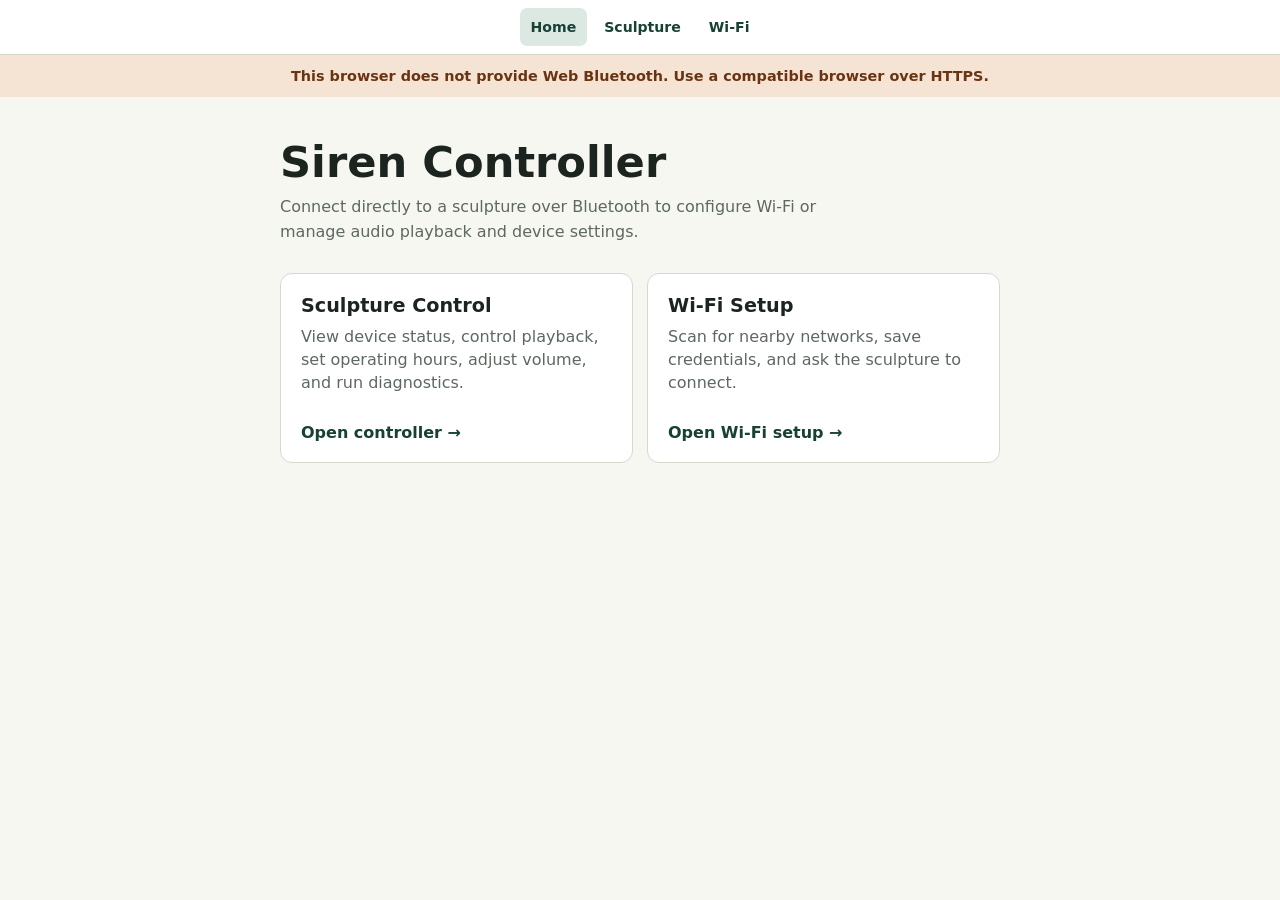
==== index.html @ 6d5f0208 "Converting to PWA" ====
<!doctype html>
<html lang="en">
<head>
  <meta charset="utf-8">
  <meta name="viewport" content="width=device-width, initial-scale=1, viewport-fit=cover">
  <meta name="theme-color" content="#174135">
  <meta name="apple-mobile-web-app-capable" content="yes">
  <meta name="apple-mobile-web-app-status-bar-style" content="default">
  <meta name="apple-mobile-web-app-title" content="Siren Control">
  <title>Siren Controller</title>
  <link rel="manifest" href="./manifest.webmanifest">
  <link rel="icon" href="./icons/siren-controller.svg" type="image/svg+xml">
  <link rel="apple-touch-icon" href="./icons/siren-controller-192.png">
  <link rel="stylesheet" href="./pwa.css">
  <style>
    :root {
      color-scheme: light;
      --bg: #f7f7f2;
      --panel: #fff;
      --text: #1c2420;
      --muted: #5d6861;
      --line: #d6d8ce;
      --primary: #174135;
      --primary-soft: #dce9e3;
    }
    * { box-sizing: border-box; }
    body {
      margin: 0;
      background: var(--bg);
      color: var(--text);
      font-family: system-ui, -apple-system, BlinkMacSystemFont, "Segoe UI", sans-serif;
    }
    main { width: min(760px, 100%); margin: 0 auto; padding: 40px 20px; }
    h1 { margin: 0 0 8px; font-size: clamp(1.8rem, 7vw, 2.7rem); }
    .intro { max-width: 580px; margin: 0 0 28px; color: var(--muted); line-height: 1.55; }
    .controller-grid { display: grid; grid-template-columns: repeat(2, minmax(0, 1fr)); gap: 14px; }
    .controller-card {
      display: flex;
      min-height: 190px;
      flex-direction: column;
      justify-content: space-between;
      gap: 20px;
      border: 1px solid var(--line);
      border-radius: 12px;
      padding: 20px;
      background: var(--panel);
      color: inherit;
      text-decoration: none;
    }
    .controller-card:hover, .controller-card:focus-visible { border-color: var(--primary); outline: none; }
    .controller-card h2 { margin: 0 0 8px; font-size: 1.2rem; }
    .controller-card p { margin: 0; color: var(--muted); line-height: 1.45; }
    .open-label { color: var(--primary); font-weight: 750; }
    #installAppButton {
      display: none;
      min-height: 44px;
      margin-top: 20px;
      border: 0;
      border-radius: 7px;
      padding: 0 16px;
      background: var(--primary);
      color: white;
      font: inherit;
      font-weight: 700;
    }
    #installAppButton.available { display: inline-flex; align-items: center; }
    @media (max-width: 600px) {
      main { padding: 28px 16px; }
      .controller-grid { grid-template-columns: 1fr; }
      .controller-card { min-height: 155px; }
    }
  </style>
</head>
<body>
<main>
  <h1>Siren Controller</h1>
  <p class="intro">Connect directly to a sculpture over Bluetooth to configure Wi-Fi or manage audio playback and device settings.</p>

  <div class="controller-grid">
    <a class="controller-card" href="./siren-sculpture-code/web-bluetooth/siren-control.html">
      <div>
        <h2>Sculpture Control</h2>
        <p>View device status, control playback, set operating hours, adjust volume, and run diagnostics.</p>
      </div>
      <span class="open-label">Open controller →</span>
    </a>
    <a class="controller-card" href="./rpi-ble-wifi-provisioning/web-bluetooth/provisioning.html">
      <div>
        <h2>Wi-Fi Setup</h2>
        <p>Scan for nearby networks, save credentials, and ask the sculpture to connect.</p>
      </div>
      <span class="open-label">Open Wi-Fi setup →</span>
    </a>
  </div>

  <button id="installAppButton" type="button">Install web app</button>
</main>
<script src="./pwa.js"></script>
</body>
</html>
---- pwa.css ----
.pwa-site-nav {
  position: relative;
  z-index: 10;
  display: flex;
  justify-content: center;
  gap: 6px;
  padding: calc(8px + env(safe-area-inset-top)) 12px 8px;
  border-bottom: 1px solid #d6d8ce;
  background: #fff;
  font-family: system-ui, -apple-system, BlinkMacSystemFont, "Segoe UI", sans-serif;
}
.pwa-site-nav a {
  min-height: 38px;
  display: inline-flex;
  align-items: center;
  border-radius: 7px;
  padding: 0 11px;
  color: #174135;
  font-size: 0.88rem;
  font-weight: 700;
  text-decoration: none;
}
.pwa-site-nav a[aria-current="page"] { background: #dce9e3; }
.pwa-browser-warning {
  margin: 0;
  padding: 11px 16px;
  background: #f5e3d4;
  color: #6a3412;
  text-align: center;
  font: 650 0.9rem/1.4 system-ui, -apple-system, BlinkMacSystemFont, "Segoe UI", sans-serif;
}
.pwa-install-gate {
  position: fixed;
  z-index: 10000;
  inset: 0;
  display: grid;
  place-items: center;
  padding: calc(24px + env(safe-area-inset-top)) 20px calc(24px + env(safe-area-inset-bottom));
  background: #f7f7f2;
  color: #1c2420;
  font-family: system-ui, -apple-system, BlinkMacSystemFont, "Segoe UI", sans-serif;
}
.pwa-install-card {
  width: min(430px, 100%);
  border: 1px solid #d6d8ce;
  border-radius: 14px;
  padding: 24px;
  background: #fff;
  box-shadow: 0 16px 50px rgb(23 65 53 / 14%);
}
.pwa-install-card h1 { margin: 0 0 12px; font-size: 1.45rem; line-height: 1.25; }
.pwa-install-card p { margin: 0 0 18px; color: #5d6861; line-height: 1.5; }
.pwa-install-card button {
  width: 100%;
  min-height: 48px;
  border: 0;
  border-radius: 7px;
  padding: 0 16px;
  background: #174135;
  color: #fff;
  font: 700 1rem system-ui, -apple-system, BlinkMacSystemFont, "Segoe UI", sans-serif;
}
.pwa-install-steps { margin-top: 18px; }
.pwa-install-steps strong { color: #1c2420; }
.pwa-install-steps[hidden] { display: none; }
body.pwa-install-required { overflow: hidden; }
@media (max-width: 480px) {
  .pwa-site-nav { justify-content: stretch; }
  .pwa-site-nav a { flex: 1; justify-content: center; padding: 0 6px; }
}
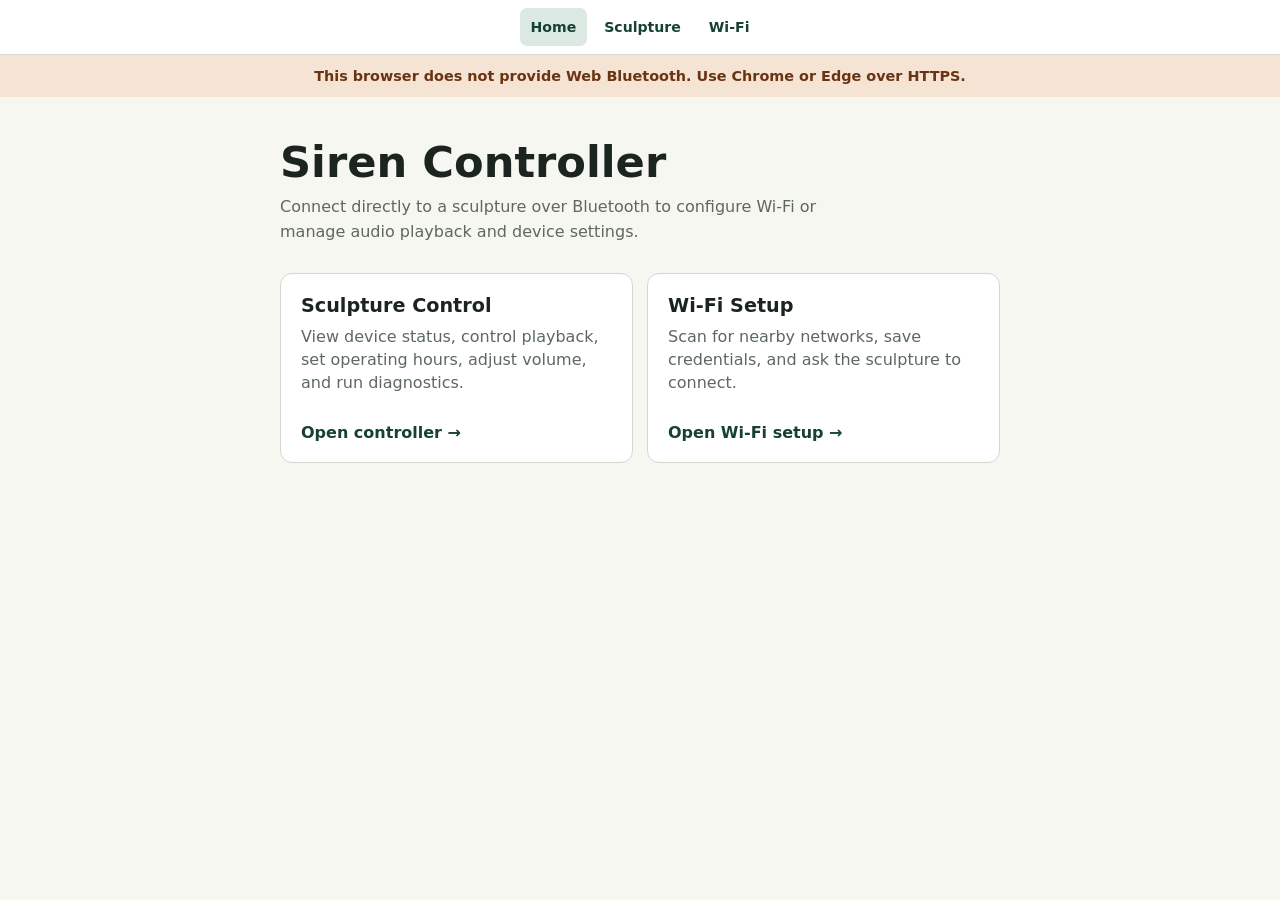
==== commit c0803626: "Fixing webpage mobile'" ====
--- a/index.html
+++ b/index.html
@@ -3,15 +3,9 @@
 <head>
   <meta charset="utf-8">
   <meta name="viewport" content="width=device-width, initial-scale=1, viewport-fit=cover">
-  <meta name="theme-color" content="#174135">
-  <meta name="apple-mobile-web-app-capable" content="yes">
-  <meta name="apple-mobile-web-app-status-bar-style" content="default">
-  <meta name="apple-mobile-web-app-title" content="Siren Control">
   <title>Siren Controller</title>
-  <link rel="manifest" href="./manifest.webmanifest">
   <link rel="icon" href="./icons/siren-controller.svg" type="image/svg+xml">
-  <link rel="apple-touch-icon" href="./icons/siren-controller-192.png">
-  <link rel="stylesheet" href="./pwa.css">
+  <link rel="stylesheet" href="./site.css">
   <style>
     :root {
       color-scheme: light;
@@ -51,19 +45,6 @@
     .controller-card h2 { margin: 0 0 8px; font-size: 1.2rem; }
     .controller-card p { margin: 0; color: var(--muted); line-height: 1.45; }
     .open-label { color: var(--primary); font-weight: 750; }
-    #installAppButton {
-      display: none;
-      min-height: 44px;
-      margin-top: 20px;
-      border: 0;
-      border-radius: 7px;
-      padding: 0 16px;
-      background: var(--primary);
-      color: white;
-      font: inherit;
-      font-weight: 700;
-    }
-    #installAppButton.available { display: inline-flex; align-items: center; }
     @media (max-width: 600px) {
       main { padding: 28px 16px; }
       .controller-grid { grid-template-columns: 1fr; }
@@ -92,9 +73,7 @@
       <span class="open-label">Open Wi-Fi setup →</span>
     </a>
   </div>
-
-  <button id="installAppButton" type="button">Install web app</button>
 </main>
-<script src="./pwa.js"></script>
+<script src="./site.js"></script>
 </body>
 </html>
--- a/site.css
+++ b/site.css
@@ -0,0 +1,75 @@
+.site-nav {
+  position: relative;
+  z-index: 10;
+  display: flex;
+  justify-content: center;
+  gap: 6px;
+  padding: calc(8px + env(safe-area-inset-top)) 12px 8px;
+  border-bottom: 1px solid #d6d8ce;
+  background: #fff;
+  font-family: system-ui, -apple-system, BlinkMacSystemFont, "Segoe UI", sans-serif;
+}
+.site-nav a {
+  min-height: 38px;
+  display: inline-flex;
+  align-items: center;
+  border-radius: 7px;
+  padding: 0 11px;
+  color: #174135;
+  font-size: 0.88rem;
+  font-weight: 700;
+  text-decoration: none;
+}
+.site-nav a[aria-current="page"] { background: #dce9e3; }
+.browser-warning {
+  margin: 0;
+  padding: 11px 16px;
+  background: #f5e3d4;
+  color: #6a3412;
+  text-align: center;
+  font: 650 0.9rem/1.4 system-ui, -apple-system, BlinkMacSystemFont, "Segoe UI", sans-serif;
+}
+.browser-gate {
+  position: fixed;
+  z-index: 10000;
+  inset: 0;
+  display: grid;
+  place-items: center;
+  padding: calc(24px + env(safe-area-inset-top)) 20px calc(24px + env(safe-area-inset-bottom));
+  background: #f7f7f2;
+  color: #1c2420;
+  font-family: system-ui, -apple-system, BlinkMacSystemFont, "Segoe UI", sans-serif;
+}
+.browser-gate-card {
+  width: min(440px, 100%);
+  border: 1px solid #d6d8ce;
+  border-radius: 14px;
+  padding: 24px;
+  background: #fff;
+  box-shadow: 0 16px 50px rgb(23 65 53 / 14%);
+}
+.browser-gate-card h1 { margin: 0 0 12px; font-size: 1.45rem; line-height: 1.25; }
+.browser-gate-card p { margin: 0 0 18px; color: #5d6861; line-height: 1.5; }
+.browser-actions { display: grid; gap: 10px; }
+.browser-action {
+  display: inline-flex;
+  width: 100%;
+  min-height: 48px;
+  align-items: center;
+  justify-content: center;
+  border: 0;
+  border-radius: 7px;
+  padding: 0 16px;
+  background: #174135;
+  color: #fff;
+  cursor: pointer;
+  font: 700 1rem system-ui, -apple-system, BlinkMacSystemFont, "Segoe UI", sans-serif;
+  text-decoration: none;
+}
+.browser-action.secondary { border: 1px solid #174135; background: #fff; color: #174135; }
+.browser-copy-status { min-height: 1.4em; margin: 12px 0 0 !important; color: #174135 !important; font-weight: 700; }
+body.browser-unsupported { overflow: hidden; }
+@media (max-width: 480px) {
+  .site-nav { justify-content: stretch; }
+  .site-nav a { flex: 1; justify-content: center; padding: 0 6px; }
+}
